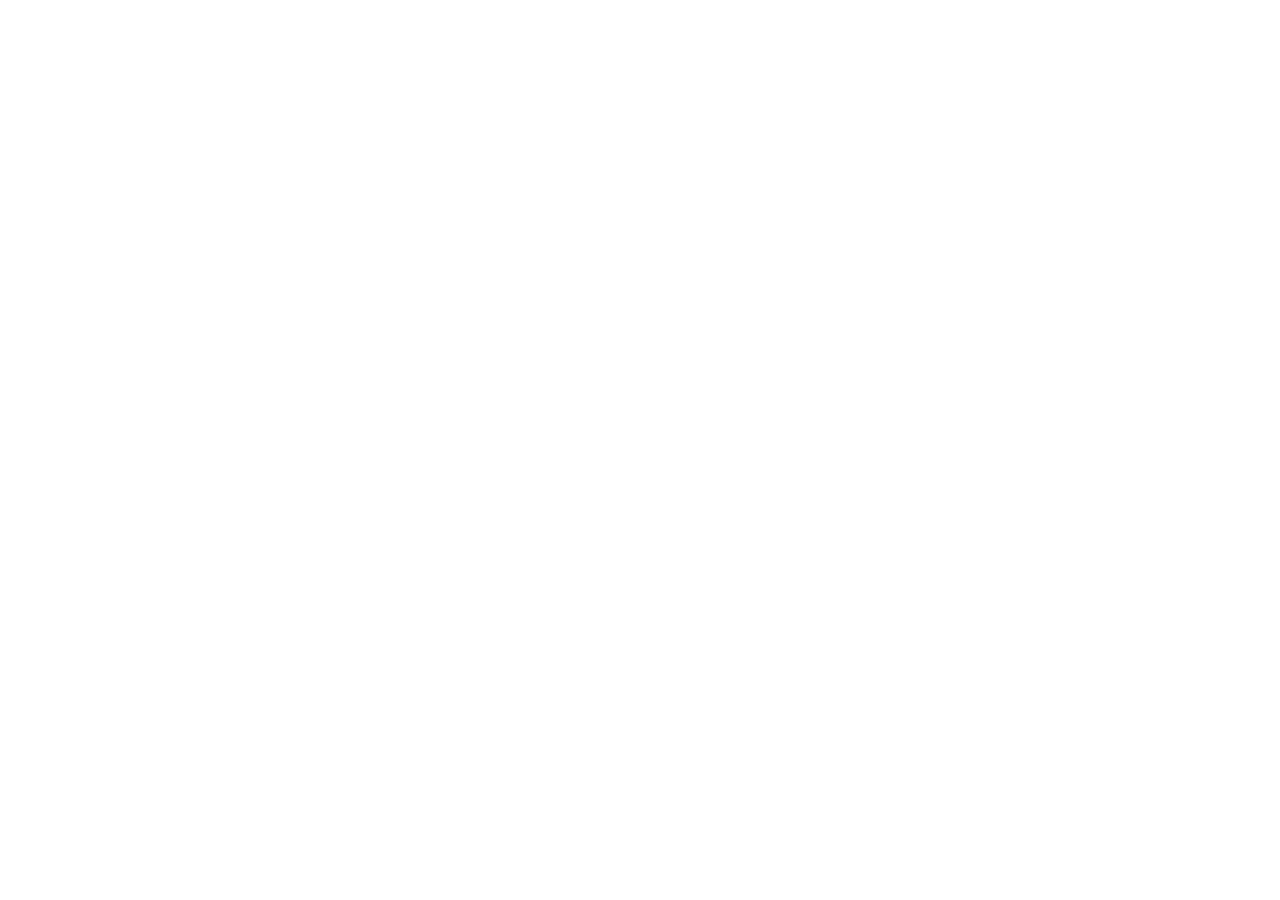
==== index.html @ c0338d8e "commen style rul for html" ====
<!DOCTYPE html>
<html lang="en">
<head>
    <meta charset="UTF-8">
    <meta name="viewport" content="width=device-width, initial-scale=1.0">
    <link href="https://fonts.googleapis.com/css2?family=David+Libre&display=swap" rel="stylesheet">
    <link href="https://fonts.googleapis.com/css2?family=David+Libre&family=Inter&display=swap" rel="stylesheet">
    <link rel="stylesheet" href="assets/css/index.css">
    <link rel="stylesheet" href="assets/css/main.css">
    <title>Document</title>

</head>
<body>
    
</body>
</html>
---- assets/css/main.css ----
* {
    padding: 0;
    margin: 0;
    box-sizing: border-box;
}

:root{
    --h1: 70px ;
    --h2:  60px;
    --h3:  50px;

     
     --p1: 20px;
     --p2: 18px;
     --p3: 16px;
     --p4: 13px;
     --p5: 12px;

     --font-1:'David Libre', serif;
     --font-2:'Inter', sans-serif;
     
    
    --color-orange: #ea6d27;
    --color-dark-gray: #101a24;
    --color-lite-gray:#5c6574;
    --color-white:#ffffff;

}


/*** style rule for h1 to h5 ***/
h1{
    font-size: 70px ;
}
h2{
    font-size: 60px;
}
h3{
    font-size: 50px;
}



/*** style rule for p1 to p3 ***/
.p1{
 font-size: var(--p1);
}
.p2{
    font-size: var(--p2);
   }
.p3{
    font-size: var(--p3);
}
.p4{
    font-size: var(--p4);
}
.p5{
    font-size: var(--p5);
}


/*** style rule for butn-one ***/
.btn-1{
    color: var(--color-white);
    background-color: var(--color-dark-gray);
   
}
.btn-2{
    color: var(--color-white);
    background-color: var(--color-orange);
}



/*** style rule for color ***/

.color-orange{
 color: var(--color-orange);

}
.color-dark-gray{
    color:var(--color-dark-gray) ;
   
}
   
.color-lite-gray{
 color:var(--color-lite-gray) ;

}

.color-white{
    color: var(--color-white);
   
}


/*** style rule for color ***/
.font-1{
    font-family: var(--font-1);
}
.font-2{
    font-family: var(--font-2);
}


/*** style rule for color ***/

/*** style rule for navbar ***/
/*** style rule for fotter ***/



/*** style rule for multimedia ***/
@media (max-width: 1400px) {
    .container{
        max-width: 1200px;
        padding: 0, 20px;
        margin: 0,auto;
    }
 }
@media (max-width: 1200px) {
    .container{
        max-width: 1000px;
        padding: 0, 20px;
    }
 }

@media (max-width: 1024px) {
    .container{
        max-width:800px;
        padding: 0, 20px;
    }
 }

@media (max-width: 768px) {
    .container{
        max-width: 500px;
        padding: 0, 20px;
    }
 }

 @media (max-width: 568px) {
    .container{
        max-width: 300%;
        padding: 0, 20px;
    }
 }
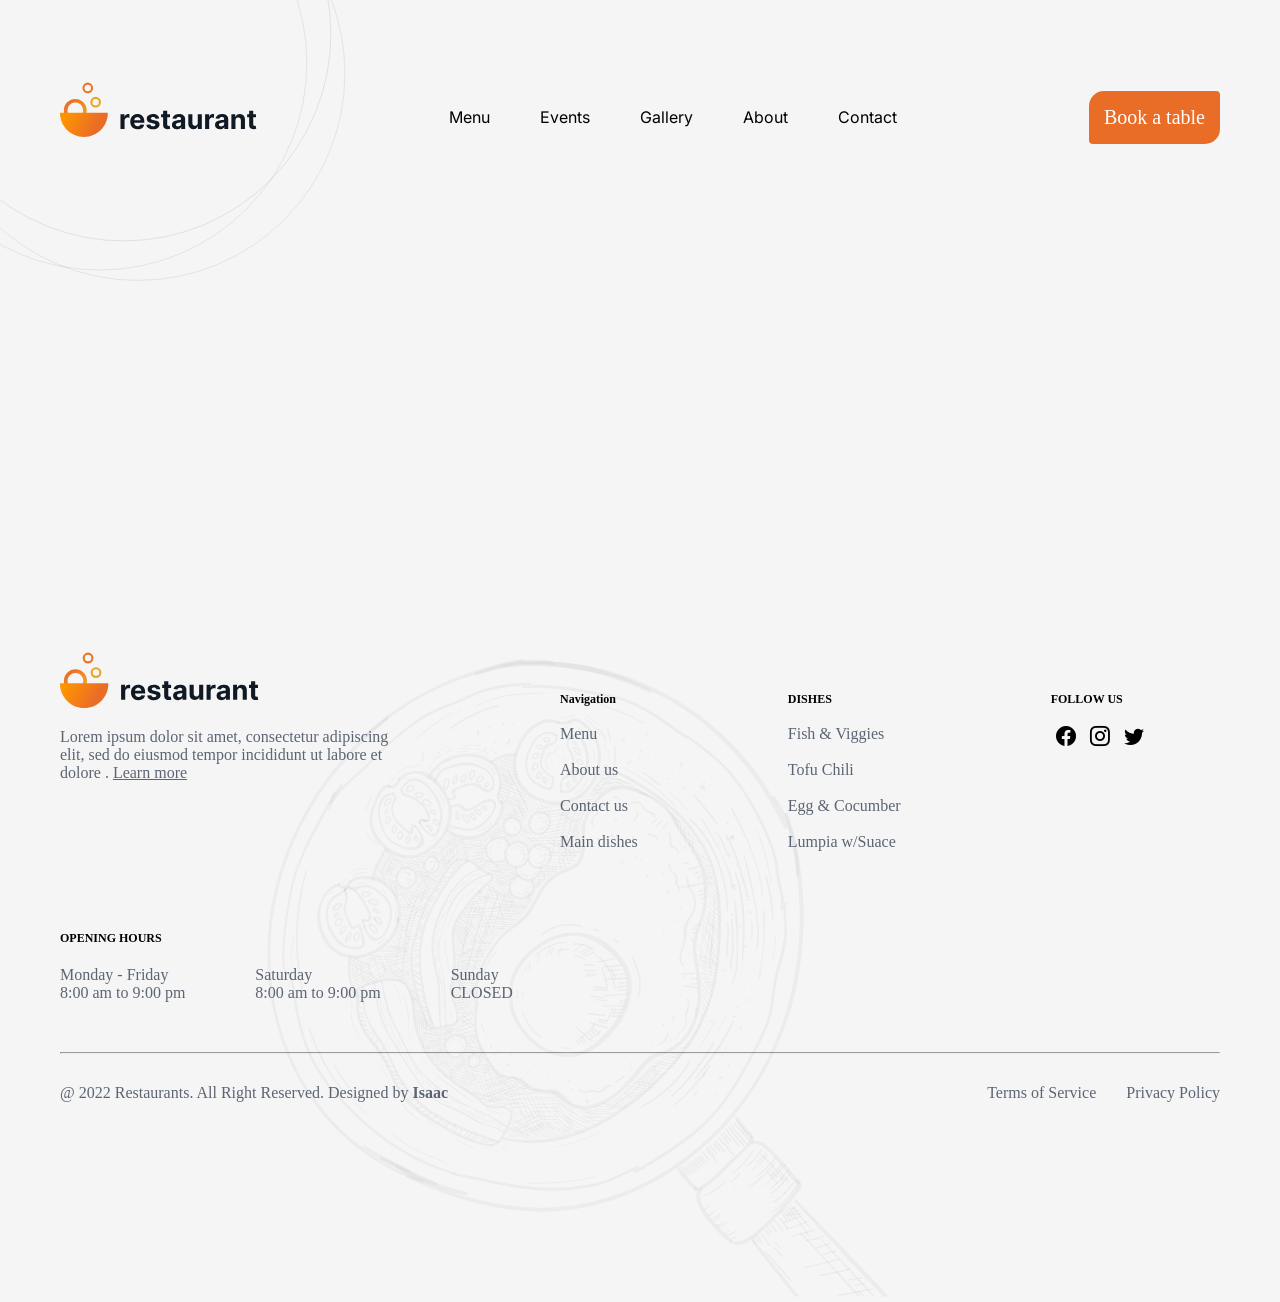
==== commit e9d7309c: "header and footer is complated with  media-query totally responsive" ====
--- a/index.html
+++ b/index.html
@@ -1,16 +1,115 @@
 <!DOCTYPE html>
 <html lang="en">
+
 <head>
     <meta charset="UTF-8">
     <meta name="viewport" content="width=device-width, initial-scale=1.0">
+    <link rel="stylesheet" href="https://cdn.jsdelivr.net/npm/bootstrap-icons@1.11.3/font/bootstrap-icons.min.css">
     <link href="https://fonts.googleapis.com/css2?family=David+Libre&display=swap" rel="stylesheet">
-    <link href="https://fonts.googleapis.com/css2?family=David+Libre&family=Inter&display=swap" rel="stylesheet">
+    <link href="https://fonts.googleapis.com/css2?family=Inter&display=swap" rel="stylesheet">
     <link rel="stylesheet" href="assets/css/index.css">
-    <link rel="stylesheet" href="assets/css/main.css">
+    <link rel="stylesheet" href="assets/css/maain.css">
     <title>Document</title>
 
 </head>
+
 <body>
-    
+
+    <img src="assets/images/other-images/circles.svg" class="ruler">
+    <header>
+        <div class="container">
+            <nav>
+                <img src="assets/images/other-images/logo-main.svg" alt="main-logo" class="responsive-image">
+                <ul class="navbar_menu font-2">
+                    <li><a href="#" class="p3"></a>Menu</li>
+                    <li><a href="#" class="p3"></a>Events </li>
+                    <li><a href="#" class="p3"></a>Gallery</li>
+                    <li><a href="#" class="p3"></a>About</li>
+                    <li><a href="#" class="p3"></a>Contact</li>
+
+                </ul>
+                <a href="#" class="btn-2 p1">Book a table </a>
+                <div class="navbar_icons">
+                    <i class="bi bi-list"></i>
+                    <i class="bi bi-x-lg hide"></i>
+                </div>
+            </nav>
+        </div>
+    </header>
+
+    <main>
+    </main>
+
+    <footer>
+        <div class="container">
+            <img src="assets/images/other-images/futter-pan.svg" class="responsive-image fotter-bgc-img">
+            <div class="footer-data">
+                <div class="footer-contant">
+                    <div class="footer-contant-1">
+                        <img src="assets/images/other-images/logo-main.svg" class="responsive-image ">
+                        <p class="p3 color-lite-gray">Lorem ipsum dolor sit amet, consectetur adipiscing elit, sed do
+                            eiusmod tempor
+                            incididunt ut labore et dolore . <a href="#"><u>Learn more </u></a>
+                        </p>
+
+                    </div>
+
+                    <div class="footer-contant--2">
+                        <p class="p5">Navigation</p>
+                        <p class="p3">Menu</p>
+                        <p class="p3">About us</p>
+                        <p class="p3">Contact us</p>
+                        <p class="p3">Main dishes</p>
+                    </div>
+
+                    <div class="footer-contant--3">
+                        <p class="p5">DISHES</p>
+                        <p class="p3">Fish & Viggies</p>
+                        <p class="p3">Tofu Chili</p>
+                        <p class="p3">Egg & Cocumber</p>
+                        <p class="p3">Lumpia w/Suace</p>
+                    </div>
+
+                    <div class="footer-contant--4">
+                        <p class="p5">FOLLOW US</p>
+                        <div class="img-icon-footer">
+                            <a href="#"><i class="bii bi-facebook"></i></a>
+                            <a href="#"><i class="bii bi-instagram"></i></a>
+                            <a href="#"><i class="bii bi-twitter"></i></a>
+                        </div>
+                    </div>
+                </div>
+                <div class="footer-contant-middel">
+                    <p class="p5 last-child">OPENING HOURS</p>
+                    <div class="lower-upper-pannel">
+                        <div class="lower-pannel--left">
+                            <p class="p3">Monday - Friday</p>
+                            <p class="p3">8:00 am to 9:00 pm</p>
+                        </div>
+                        <div class="lower-pannel--center">
+                            <p class="p3">Saturday</p>
+                            <p class="p3">
+                                8:00 am to 9:00 pm</p>
+                        </div>
+                        <div class="lower-pannel--right">
+                            <p class="p3">Sunday</p>
+                            <p class="p3">CLOSED</p>
+                        </div>
+                    </div>
+                </div>
+                <hr>
+                <div class="lower-last-pannel">
+                    <p class="p3">@ 2022 Restaurants. All Right Reserved. Designed by <b>Isaac</b></p>
+                    <div class="lower-last-pannel-right-side">
+                        <p class="p3">Terms of Service </p>
+                        <p class="p3"> Privacy Policy</p>
+                    </div>
+                </div>
+            </div>
+        </div>
+    </footer>
+
 </body>
+<script src="assets/js/index.js"></script>
+
 </html>
--- a/assets/css/maain.css
+++ b/assets/css/maain.css
@@ -0,0 +1,405 @@
+* {
+    padding: 0;
+    margin: 0;
+    box-sizing: border-box;
+}
+
+:root{
+    --h1: 70px ;
+    --h2:  60px;
+    --h3:  50px;
+
+     
+     --p1: 20px;
+     --p2: 18px;
+     --p3: 16px;
+     --p4: 13px;
+     --p5: 12px;
+
+     --font-1:'David Libre', serif;
+     --font-2:'Inter', sans-serif;
+     
+    
+    --color-orange: #ea6d27;
+    --color-dark-gray: #101a24;
+    --color-lite-gray:#5c6574;
+    --color-white:#ffffff;
+
+    --bgc-color:#F3F4F4;
+
+}
+
+
+/*** style rule for h1 to h5 ***/
+h1{
+    font-size: var(--h1) ;
+}
+h2{
+    font-size: var(--h2);
+}
+h3{
+    font-size: var(--h3);
+}
+
+
+
+/*** style rule for p1 to p3 ***/
+.p1{
+ font-size: var(--p1);
+}
+.p2{
+    font-size: var(--p2);
+    font-weight: 400;
+    font-style: var(--font-1);
+    color: var(--color-lite-gray);
+    
+   }
+.p3{
+    font-size: var(--p3);
+    font-weight: 400;
+    font-style: var(--font-1);
+    color: var(--color-lite-gray);
+}
+.p4{
+    font-size: var(--p4);
+    font-weight: 400;
+    font-style: var(--font-1);
+}
+.p5{
+    font-size: var(--p5);
+    font-weight: 700;
+    font-style: var(--font-1);
+}
+
+
+/*** style rule for butn-one ***/
+.btn-1{
+    color: var(--color-white);
+    background-color: var(--color-dark-gray);
+    padding: 20px;
+
+   
+}
+.btn-2{
+    color: var(--color-white);
+    background-color: var(--color-orange);
+    padding: 15px;
+    border-top-left-radius: 15px; 
+    border-top-right-radius: 4px;
+    border-bottom-left-radius: 4px; 
+    border-bottom-right-radius: 15px; 
+
+      
+}
+
+
+
+/*** style rule for color ***/
+
+.color-orange{
+ color: var(--color-orange);
+
+}
+.color-dark-gray{
+    color:var(--color-dark-gray) ;
+   
+}
+   
+.color-lite-gray{
+ color:var(--color-lite-gray) ;
+
+}
+
+.color-white{
+    color: var(--color-white);
+   
+}
+
+
+/*** style rule for color ***/
+.font-1{
+    font-family: var(--font-1);
+}
+.font-2{
+    font-family: var(--font-2);
+}
+
+/*** style rule for commen class ***/
+body{
+    background-color: whitesmoke;
+}
+.container {
+    max-width: 1400px;
+    margin: auto;
+    padding: 0px 20px;
+ 
+   
+}
+.responsive-image{
+    max-width: 100%;
+    height: auto;
+}
+
+a{
+    text-decoration: none;
+}
+u{
+    color: var(--color-lite-gray);
+}
+body{
+    width: 100%;
+}
+
+/*** style rule for navbar ***/
+nav {
+    display: flex;
+    justify-content: space-between;
+    align-items: center;
+    margin-top: 82px;
+    position: relative; 
+}
+
+ul {
+    display: flex;
+    gap: 50px;
+}
+
+li {
+    list-style: none; 
+    align-items: center; 
+    padding: 10px 0;
+}
+
+nav img {
+    padding-bottom: 15px;
+}
+.navbar_icons i{
+    cursor: pointer;
+    font-size: var(--h3);
+   
+}
+.navbar_icons {
+    display: none;
+}
+.hide{
+    display: none;
+}
+
+/** Image Styling **/
+
+.ruler {
+    position: absolute; 
+    left: 0;          
+    right: 0;         
+    top: 0;
+    width:30%;     
+    height: auto;       /
+}
+
+
+/*** style rule for fotter ***/
+.img-icon-footer .bii{
+    padding:  0 5px;
+    font-size: 20px;
+    color: #000;
+}
+.footer-contant{
+    display: flex;
+    gap: 150px;
+ 
+   
+}
+.footer-contant-1{
+    width: 350px;
+    display: flex;
+    flex-direction: column;
+    gap: 20px 0;
+}
+.footer-contant-1 img{
+    max-width: 200px;
+}
+.footer-contant-middel, .last-child{
+   padding: 20px 0;
+}
+.lower-upper-pannel{
+    display: flex;
+    font-display: row;
+    gap: 70px;
+    padding-bottom: 30px;
+
+}
+.lower-last-pannel{
+    display: flex;
+    justify-content: space-between;
+   padding-top: 30px;
+}
+.lower-last-pannel-right-side{
+    display: flex;
+    flex-direction: row;
+    gap: 30px;
+}
+footer{
+    margin-top: 50vh;
+    padding-top: 50px;
+    padding-bottom: 200px;
+   position: relative;
+   overflow: hidden;
+   
+   
+}
+.fotter-bgc-img {
+        display: block;
+        position: absolute;
+        top: 50%;
+        left: 55%; 
+        transform: translate(-50%, -50%);  
+        width: auto; 
+        height: auto; 
+        max-width: 100%;     
+}
+[class^="footer-contant--"]{
+   display: flex;
+   flex-direction: column;
+   gap: 18px;
+   padding: 40px 0;
+}
+
+
+/*** style rule for multimedia ***/
+@media (max-width: 1400px) {
+    .container{
+        max-width: 1200px;
+        padding: 0, 30px;
+    }
+ }
+
+@media (max-width: 1200px) {
+    .container{
+        max-width: 1000px;
+        padding: 0, 20px;
+    }
+    .footer-contant{
+        display: flex;
+        gap: 100px;
+     
+ }
+}
+@media (max-width: 1024px) {
+    .container{
+        max-width:800px;
+        padding: 0, 20px;
+    }
+
+    /** navbar-media**/
+    .navbar_icons{
+        display: block;
+        padding:  0 50px;
+    }
+    ul,.btn-2{
+        display: none;
+    }
+    .ruler {
+        position: absolute; 
+        left: 0;          
+        right: 0;         
+        top: 0;
+        bottom: 30px;
+        width:50%;     
+        height: auto;       
+    }
+
+    /** foteer-media**/
+    .footer-contant{
+        display: flex;
+        gap: 30px;
+     }
+     .lower-upper-pannel{
+        gap: 30px;
+    }
+
+}
+
+@media (max-width: 768px) {
+    .container{
+        max-width: 600px;
+        padding: 0, 20px;
+    }
+    .ruler {
+        position: absolute; 
+        left: 0;          
+        right: 0;         
+        top: 0;
+        bottom: 30px;
+        width:55%;     
+        height: auto;       
+    }
+    nav img{
+        width: 220px;
+    }
+    .lower-upper-pannel{
+        display: grid;
+        grid-template-columns: repeat(2,1fr);
+    }
+    .footer-contant{
+        display: grid;
+        grid-template-columns: repeat(2,1fr);
+    }
+    .lower-last-pannel{
+        display: grid;
+        grid-template-columns: repeat(1,1fr);
+        gap: 20px;
+    }
+   
+ }
+
+ @media (max-width: 568px) {
+    .container{
+        max-width: 300%;
+        padding: 0, 20px;
+    }
+    .navbar_icons i{
+        cursor: pointer;
+        font-size: 40px;
+        font-weight: 700;
+        padding-left: 10px;
+       
+    }
+    .ruler {
+        position: absolute; 
+        left: 0;          
+        right: 0;         
+        top: 0;
+        bottom: 30px;
+        width:70%;     
+        height: auto;       
+    }
+
+    footer{
+        justify-content: center;
+        align-items: center;
+        text-align: center;
+        
+    }
+    .lower-upper-pannel{
+        display: grid;
+        grid-template-columns: repeat(1,1fr);
+    }
+    .footer-contant{
+        display: grid;
+        grid-template-columns: repeat(1,1fr);
+        justify-items: center;
+       
+    }
+    .footer-contant-1{
+       align-items: center;
+
+    }
+    .lower-last-pannel{
+        display: grid;
+        grid-template-columns: repeat(1,1fr);
+        gap: 20px;
+        justify-items: center;
+    }
+   
+}
+ 
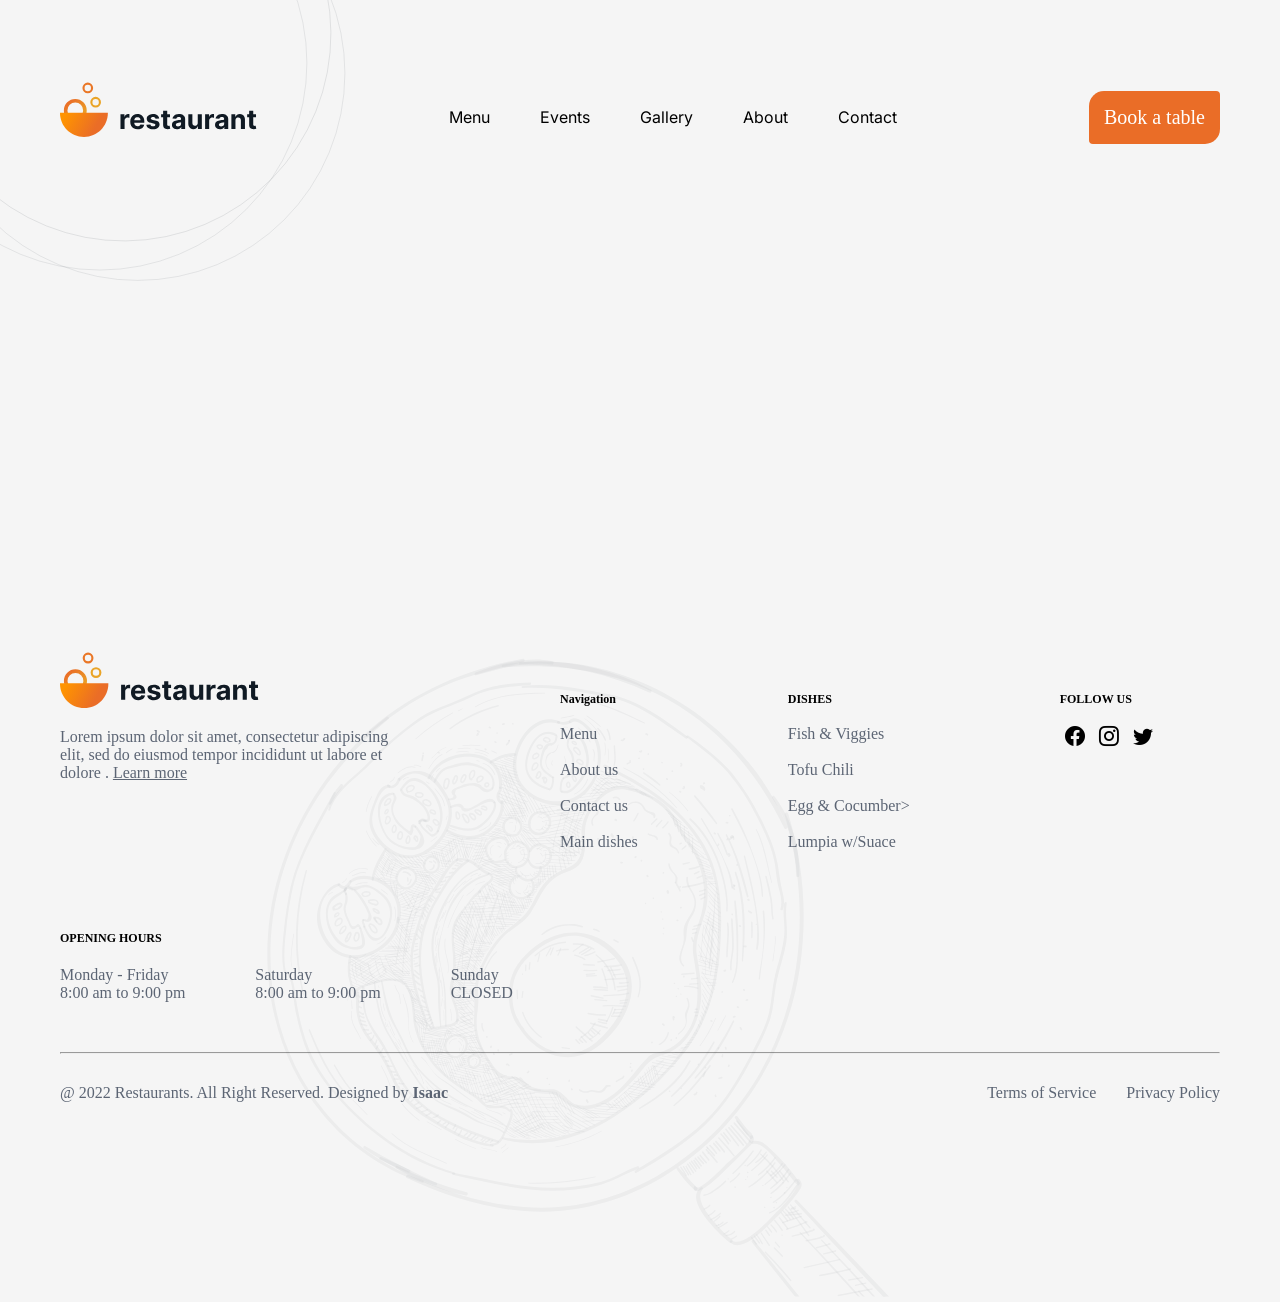
==== commit 7b56c37d: "last changes footer" ====
--- a/index.html
+++ b/index.html
@@ -55,19 +55,19 @@
                     </div>
 
                     <div class="footer-contant--2">
-                        <p class="p5">Navigation</p>
-                        <p class="p3">Menu</p>
-                        <p class="p3">About us</p>
-                        <p class="p3">Contact us</p>
-                        <p class="p3">Main dishes</p>
+                      <p class="p5">Navigation</p> 
+                      <a href="#"class="p3">Menu</a>
+                      <a href="#"class="p3">About us</a>
+                      <a href="#"class="p3">Contact us</a>
+                      <a href="#"class="p3">Main dishes</a>
                     </div>
 
                     <div class="footer-contant--3">
                         <p class="p5">DISHES</p>
-                        <p class="p3">Fish & Viggies</p>
-                        <p class="p3">Tofu Chili</p>
-                        <p class="p3">Egg & Cocumber</p>
-                        <p class="p3">Lumpia w/Suace</p>
+                        <a href="#"class="p3">Fish & Viggies</a>
+                        <a href="#"class="p3">Tofu Chili</a>
+                        <a href="#"class="p3">Egg & Cocumber></a>
+                        <a href="#"class="p3">Lumpia w/Suace</a>
                     </div>
 
                     <div class="footer-contant--4">
@@ -101,8 +101,8 @@
                 <div class="lower-last-pannel">
                     <p class="p3">@ 2022 Restaurants. All Right Reserved. Designed by <b>Isaac</b></p>
                     <div class="lower-last-pannel-right-side">
-                        <p class="p3">Terms of Service </p>
-                        <p class="p3"> Privacy Policy</p>
+                       <a href="#"><p class="p3">Terms of Service </p></a> 
+                       <a href="#"><p class="p3"> Privacy Policy</p></a> 
                     </div>
                 </div>
             </div>
--- a/assets/css/maain.css
+++ b/assets/css/maain.css
@@ -402,4 +402,3 @@
     }
    
 }
- 
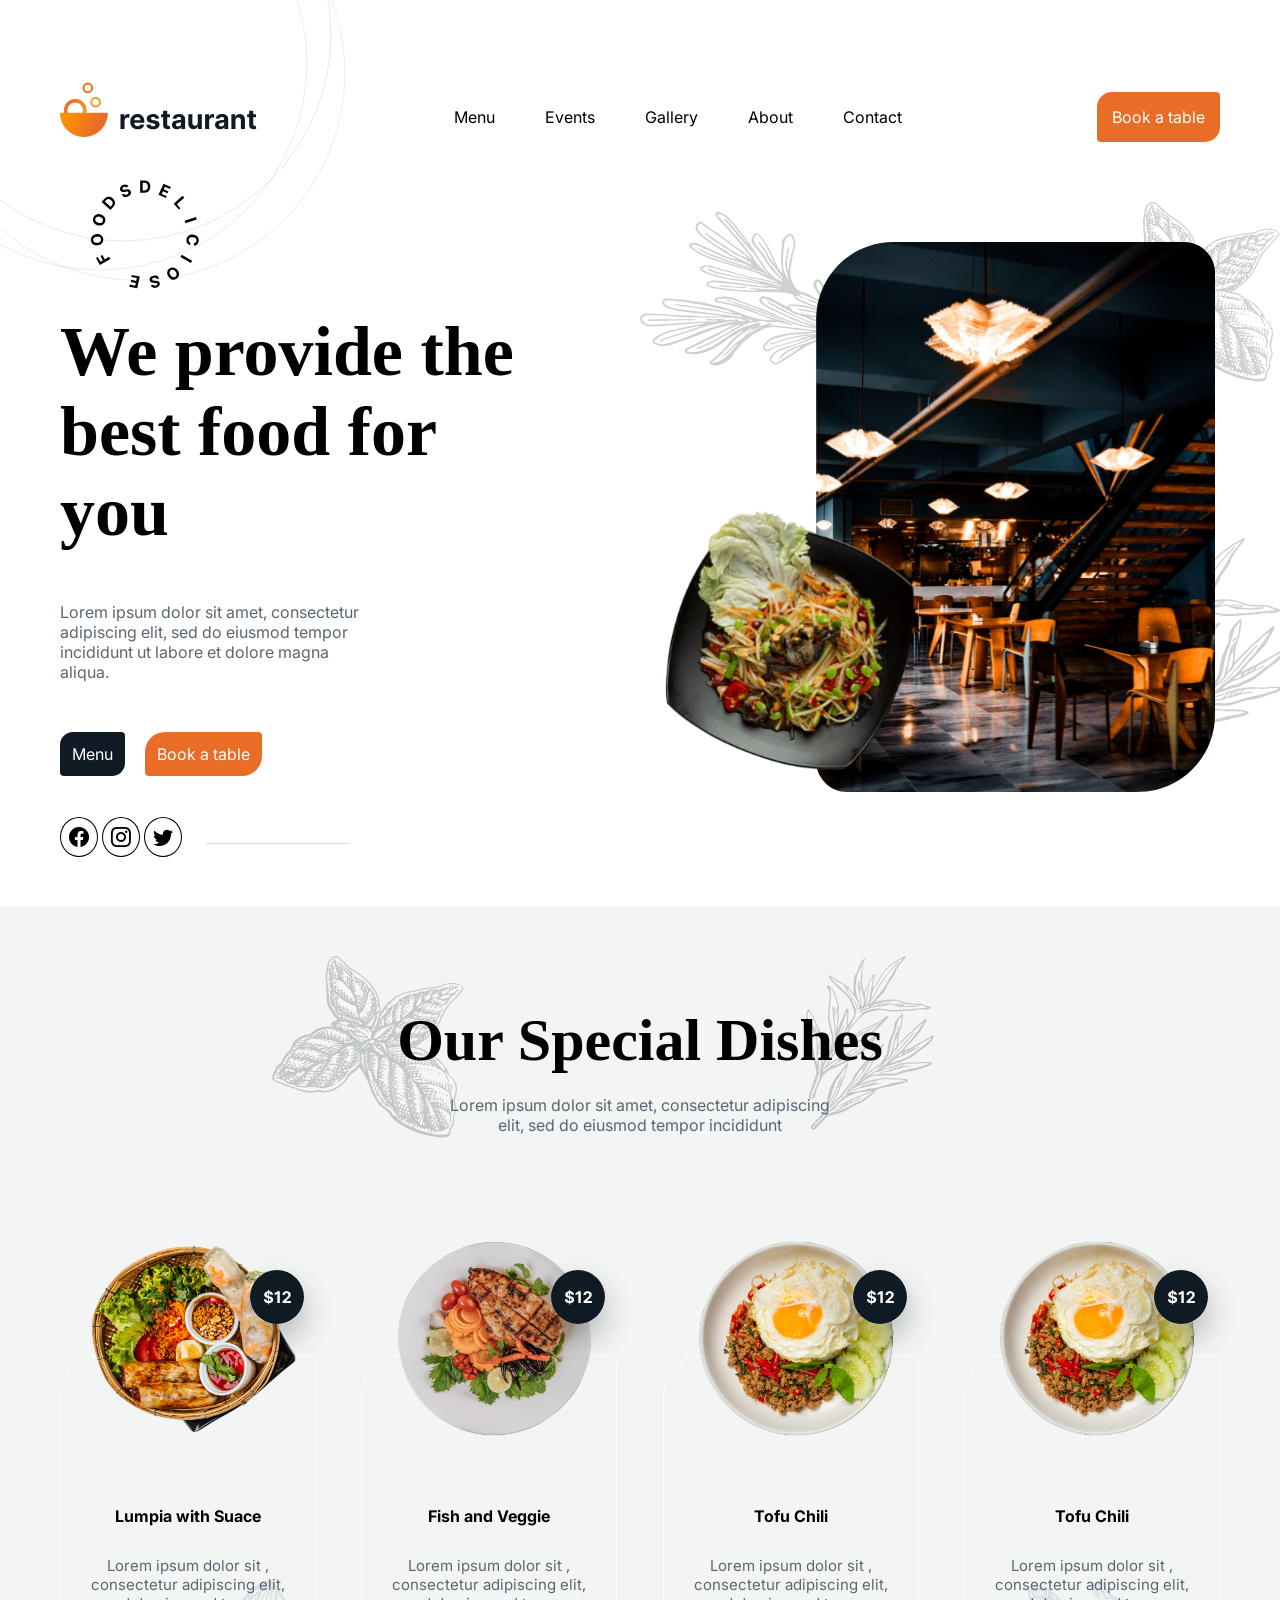
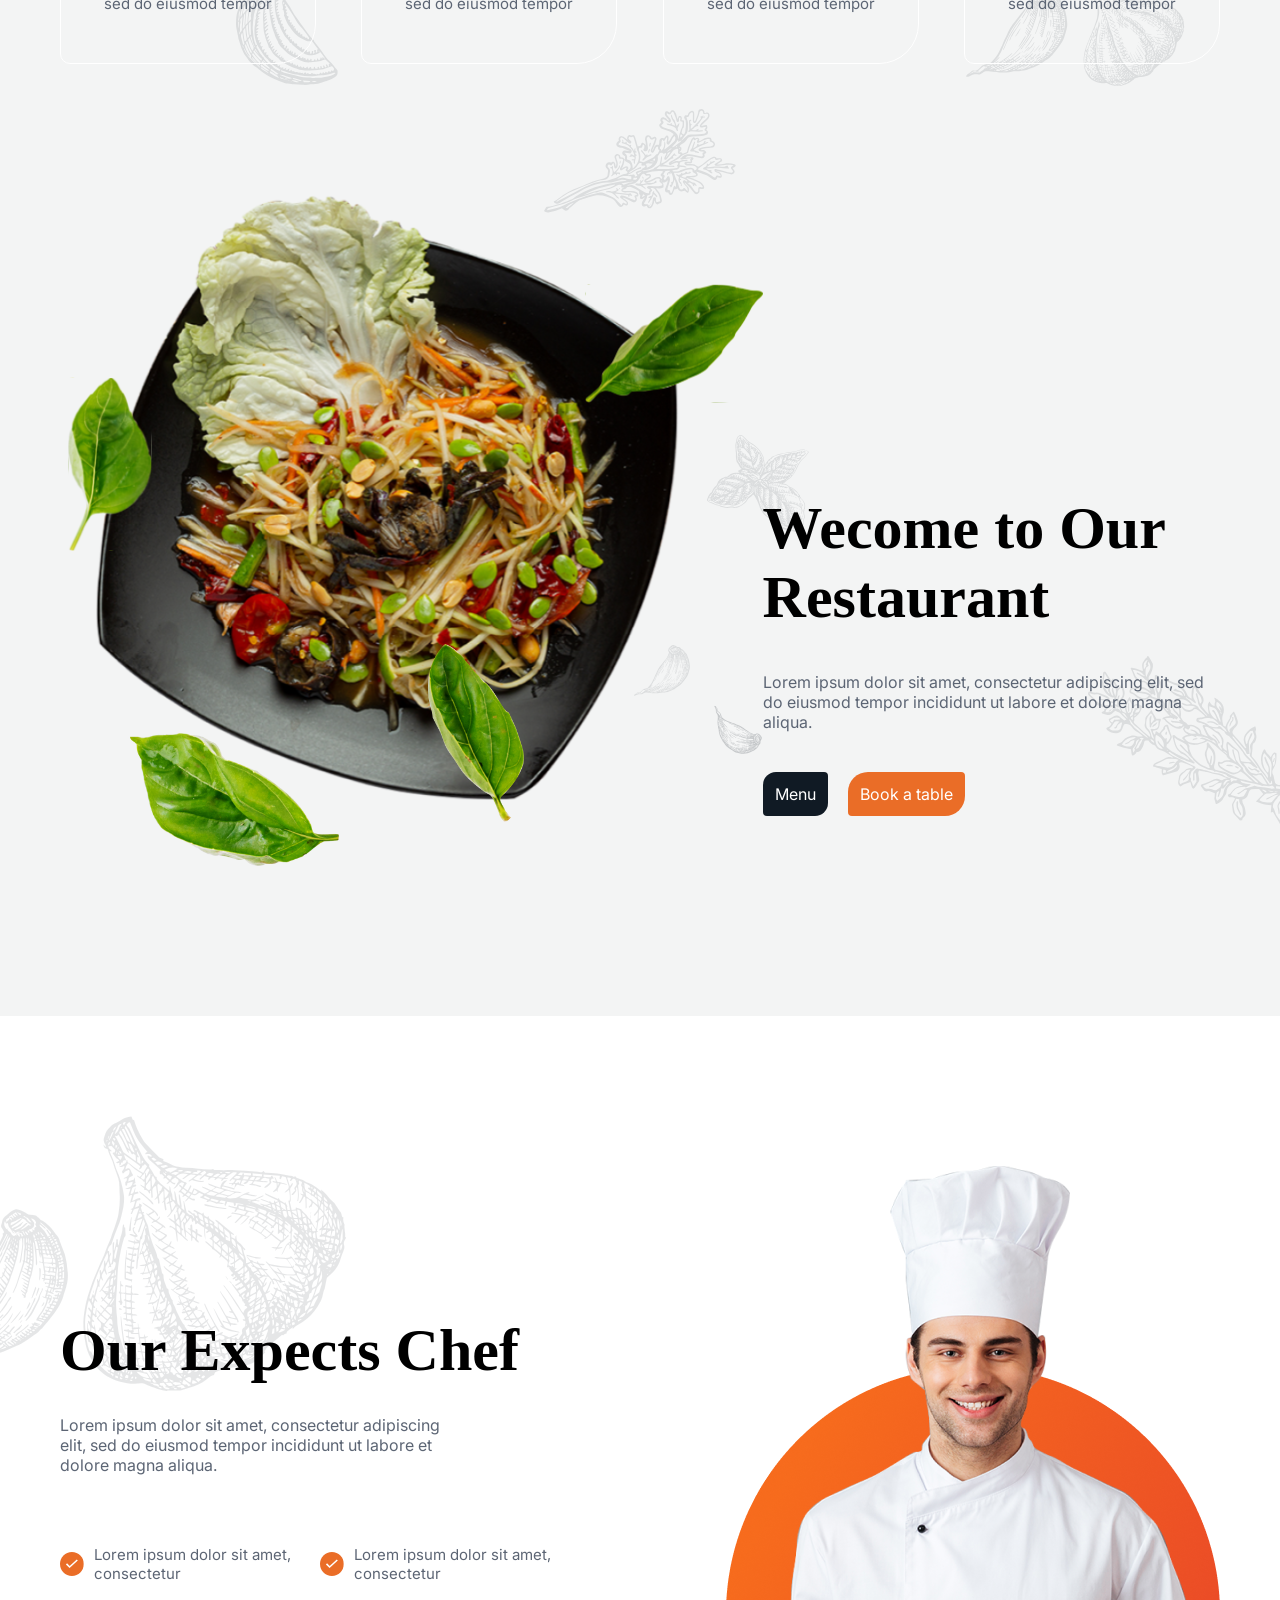
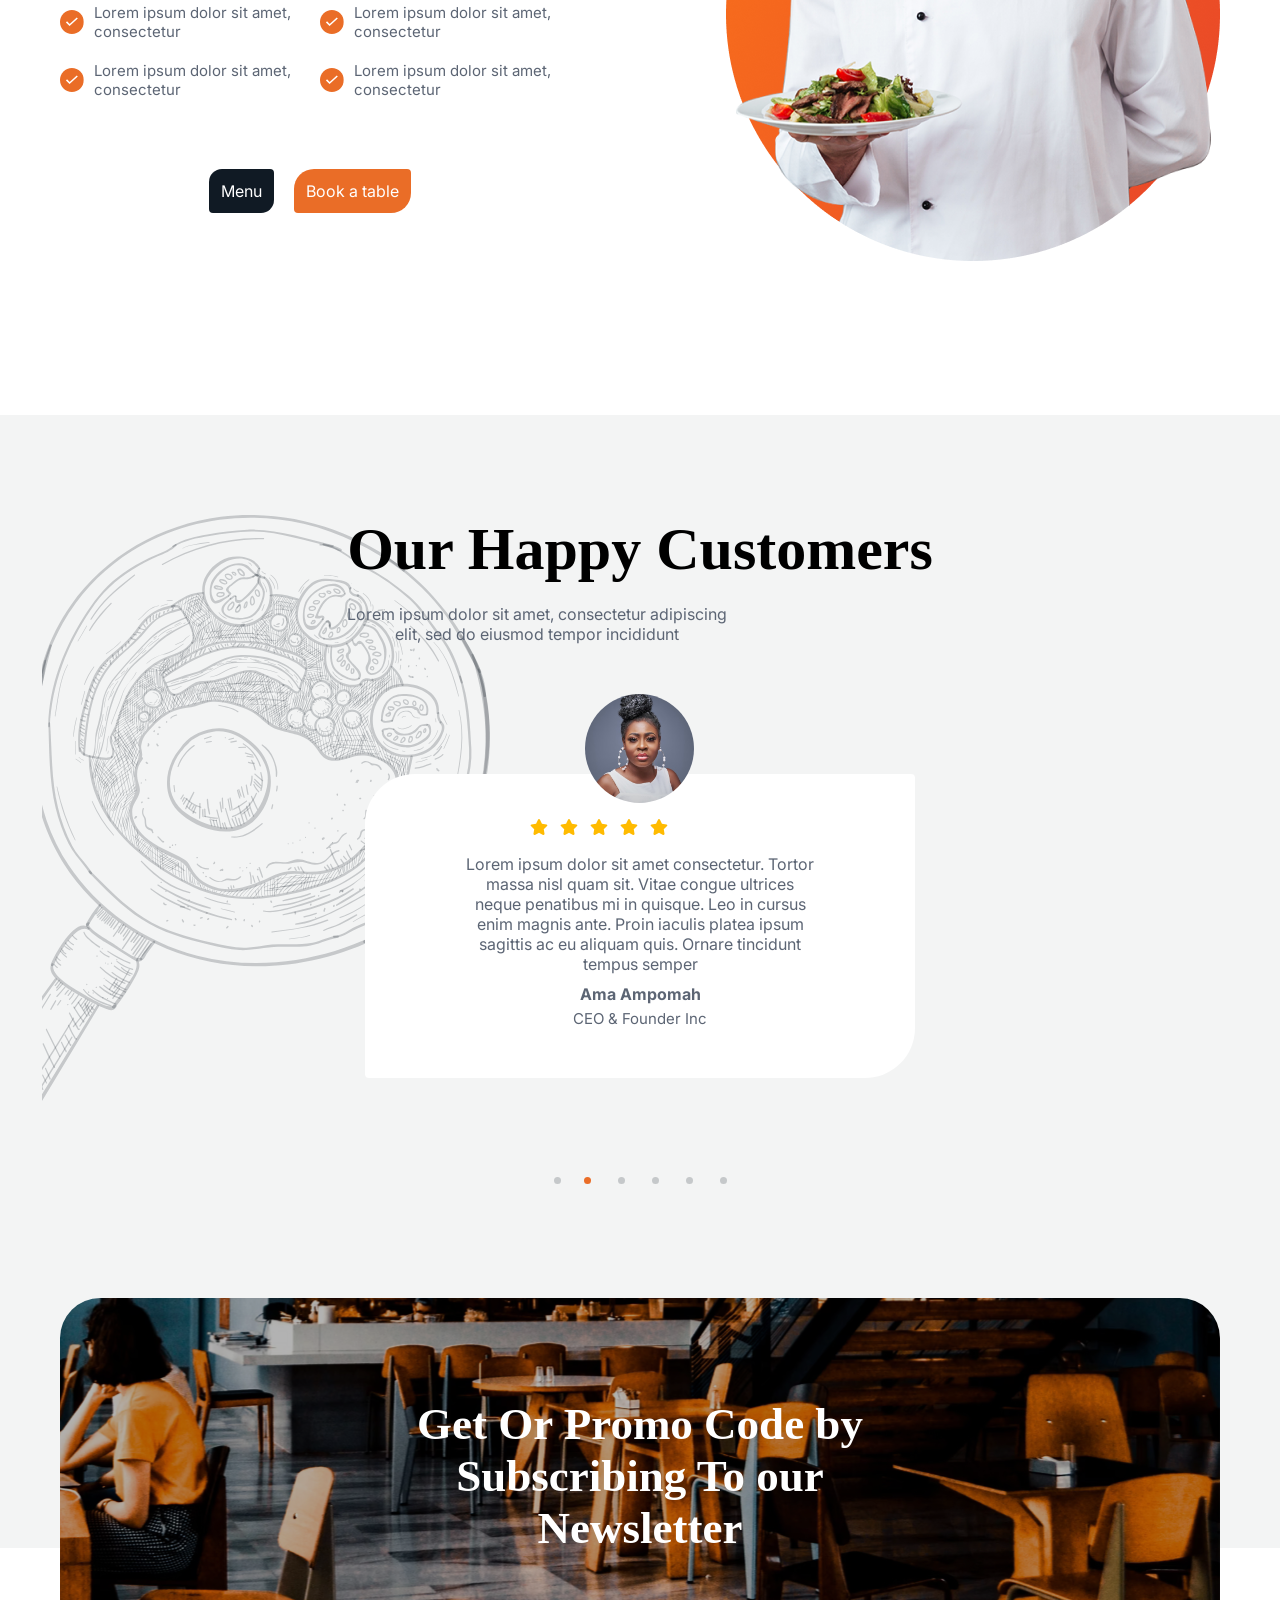
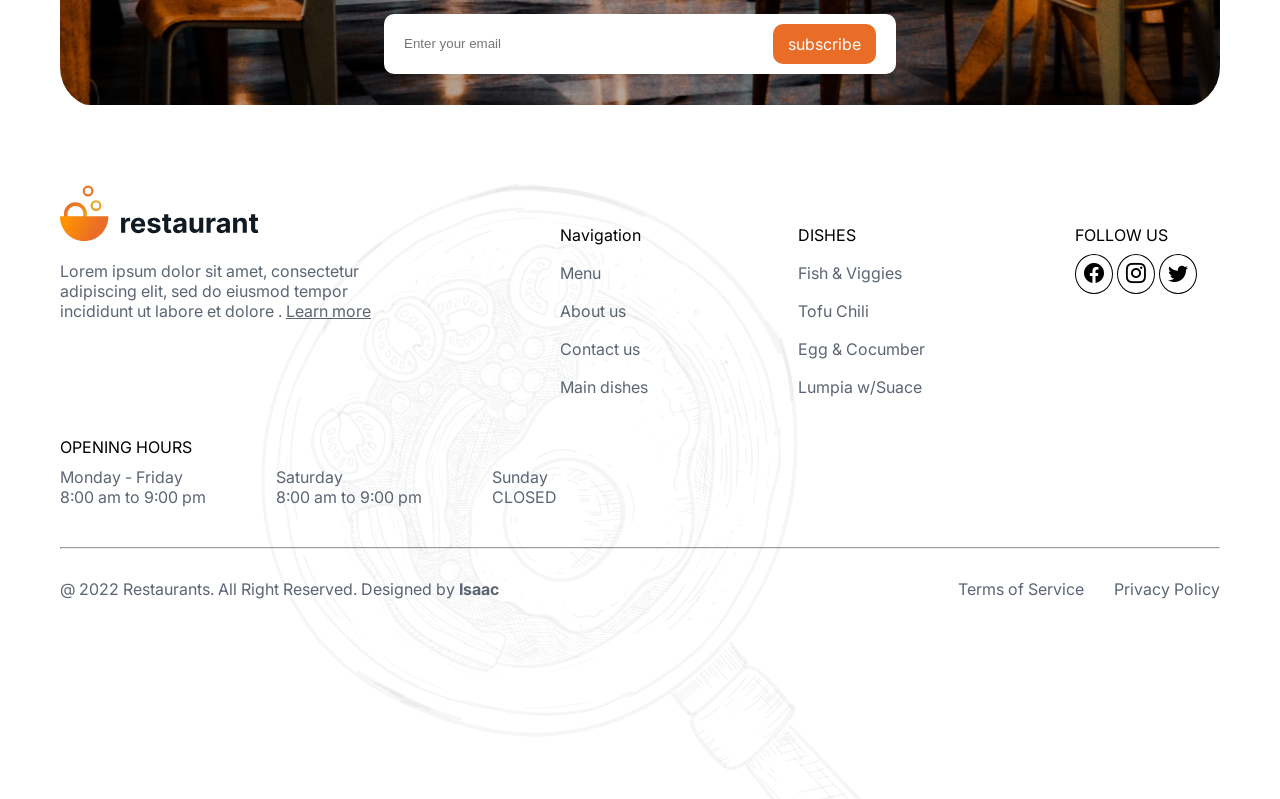
==== commit e939e70d: "all project-completed" ====
--- a/index.html
+++ b/index.html
@@ -7,28 +7,26 @@
     <link rel="stylesheet" href="https://cdn.jsdelivr.net/npm/bootstrap-icons@1.11.3/font/bootstrap-icons.min.css">
     <link href="https://fonts.googleapis.com/css2?family=David+Libre&display=swap" rel="stylesheet">
     <link href="https://fonts.googleapis.com/css2?family=Inter&display=swap" rel="stylesheet">
-    <link rel="stylesheet" href="assets/css/index.css">
-    <link rel="stylesheet" href="assets/css/maain.css">
-    <title>Document</title>
+    <link rel="stylesheet" href="assets/css-files/index.css">
+    <link rel="stylesheet" href="assets/css-files/maain.css">
+    <title>Restaurant-index</title>
 
 </head>
 
 <body>
-
-    <img src="assets/images/other-images/circles.svg" class="ruler">
     <header>
         <div class="container">
             <nav>
-                <img src="assets/images/other-images/logo-main.svg" alt="main-logo" class="responsive-image">
+                <img src="assets/images/other-imagess/logo-main.svg" alt="main-logo" class="responsive-image">
                 <ul class="navbar_menu font-2">
-                    <li><a href="#" class="p3"></a>Menu</li>
-                    <li><a href="#" class="p3"></a>Events </li>
-                    <li><a href="#" class="p3"></a>Gallery</li>
-                    <li><a href="#" class="p3"></a>About</li>
-                    <li><a href="#" class="p3"></a>Contact</li>
+                    <li><a href="#" class="p1"></a>Menu</li>
+                    <li><a href="#" class="p1"></a>Events </li>
+                    <li><a href="#" class="p1"></a>Gallery</li>
+                    <li><a href="#" class="p1"></a>About</li>
+                    <li><a href="#" class="p1"></a>Contact</li>
 
                 </ul>
-                <a href="#" class="btn-2 p1">Book a table </a>
+                <a href="#" class="btn-2 h4">Book a table </a>
                 <div class="navbar_icons">
                     <i class="bi bi-list"></i>
                     <i class="bi bi-x-lg hide"></i>
@@ -37,79 +35,290 @@
         </div>
     </header>
 
+    <div class="body-img">
+        <img src="assets/images/other-imagess/circles.svg" class="ruler">
+        <img src="assets/images/other-imagess/circle-word.svg" class="ruler responsive-image bi-circle">
+    </div>
+
+
+
     <main>
+        <section class="sec-one">
+            <div class="container sec-One">
+                <div class="sectionOne-left-panel">
+                    <h1>We provide the best food for you</h1>
+                    <p class="p1">Lorem ipsum dolor sit amet, consectetur adipiscing elit, sed do eiusmod tempor
+                        incididunt ut labore et dolore magna aliqua.</p>
+                    <div class="sec-one-btn">
+                        <a href="#" class="btn-1">Menu</a>
+                        <a href="#" class="btn-primary">Book a table </a>
+                    </div>
+                    <div class="img-icon-footer">
+                        <a href="#"><i class="bii bi-facebook"></i></a>
+                        <a href="#"><i class="bii bi-instagram"></i></a>
+                        <a href="#"><i class="bii bi-twitter"></i></a>
+                        <img src="assets/images/other-imagess/Line-1.svg" class="Line-1">
+                    </div>
+                </div>
+
+                <div class="sectionOne-right-panel">
+                    <img src="assets/images/other-imagess/sec-1-img.svg" class="responsive-image top-upper-img">
+                    <div class="fir-one"><img src="assets/images/other-imagess/secOne-bgc-1.svg"
+                            class="responsive-image"></div>
+                    <div class="fir-two"><img src="assets/images/other-imagess/secOne-bgc-2.svg"
+                            class="responsive-image"></div>
+                    <div class="fir-three"><img src="assets/images/other-imagess/secOne-bgc-3.svg"
+                            class="responsive-image"></div>
+                </div>
+
+            </div>
+
+        </section>
+        <section class="bgc-section-gray">
+            <div class="container">
+                <section class="sec-2">
+                    <div class="sec-2-upper-panel">
+                        <h2>Our Special Dishes</h2>
+                        <p class="p1">Lorem ipsum dolor sit amet, consectetur adipiscing elit, sed do eiusmod tempor
+                            incididunt </p>
+                    </div>
+                    <div class="sec-2-lower-panel">
+                        <div class="sec-2-lower-pannel-data">
+                            <img src="assets/images/other-imagess/sec-2-img-1.svg" class="responsive-image">
+                            <img src="assets/images/other-imagess/Price-sec-two.svg" class="price-sec">
+                            <div class="sec-2-lower-pannel-data-box">
+                                <h4>Lumpia with Suace</h4>
+                                <p class="p2">Lorem ipsum dolor sit , consectetur adipiscing elit, sed do eiusmod tempor
+                                </p>
+                            </div>
+                        </div>
+                        <div class="sec-2-lower-pannel-data">
+                            <img src="assets/images/other-imagess/sec-2-img-2.svg" class="responsive-image">
+                            <img src="assets/images/other-imagess/Price-sec-two.svg" class="price-sec">
+                            <div class="sec-2-lower-pannel-data-box">
+                                <h4>Fish and Veggie</h4>
+                                <p class="p2">Lorem ipsum dolor sit , consectetur adipiscing elit, sed do eiusmod tempor
+                                </p>
+                            </div>
+                        </div>
+                        <div class="sec-2-lower-pannel-data">
+                            <img src="assets/images/other-imagess/sec-2-img-4.svg" class="responsive-image">
+                            <img src="assets/images/other-imagess/Price-sec-two.svg" class="price-sec">
+                            <div class="sec-2-lower-pannel-data-box">
+                                <h4>Tofu Chili</h4>
+                                <p class="p2">Lorem ipsum dolor sit , consectetur adipiscing elit, sed do eiusmod tempor
+                                </p>
+                            </div>
+                        </div>
+                        <div class="sec-2-lower-pannel-data ">
+                            <img src="assets/images/other-imagess/sec-2-img-4.svg" class="responsive-image $12">
+                            <img src="assets/images/other-imagess/Price-sec-two.svg" class="price-sec">
+                            <div class="sec-2-lower-pannel-data-box">
+                                <h4>Tofu Chili</h4>
+                                <p class="p2">Lorem ipsum dolor sit , consectetur adipiscing elit, sed do eiusmod tempor
+                                </p>
+                            </div>
+                        </div>
+                    </div>
+                </section>
+                <section class="sec-3 flex">
+                    <div class="sec-3-image-portion">
+                        <img src="assets/images/other-imagess/sec-3-imgone.svg" class="sec-3one responsive-image">
+                        <img src="assets/images/other-imagess/sec-3-img-2.svg" class="sec-3two responsive-image">
+                    </div>
+                    <div class="sec-3-contant-portion">
+                        <h2>Wecome to Our Restaurant</h2>
+                        <p class="p1">Lorem ipsum dolor sit amet, consectetur adipiscing elit, sed do eiusmod tempor
+                            incididunt ut labore et dolore magna aliqua.</p>
+                        <div class="sec-one-btn sec-3-btn">
+                            <a href="#" class="btn-1">Menu</a>
+                            <a href="#" class="btn-primary">Book a table </a>
+                        </div>
+                    </div>
+                </section>
+            </div>
+
+        </section>
+        <section class="section-white-bgc">
+            <div class="container">
+                <div class="sec-4 flex">
+                    <div class="sec-4-left-panel">
+                        <div class="sex-4-left-up-pannel">
+                            <h2>Our Expects Chef</h2>
+                            <p class="p1">Lorem ipsum dolor sit amet, consectetur adipiscing elit, sed do eiusmod tempor
+                                incididunt ut labore et dolore magna aliqua.</p>
+                        </div>
+                        <div class="sex-4-left-cen-pannel">
+                            <div class="sec-4-data-center">
+                                <img src="assets/images/other-imagess/check-sec-4.svg" class="responsive-image">
+                                <p class="p2">Lorem ipsum dolor sit amet, consectetur </p>
+                            </div>
+
+                            <div class="sec-4-data-center">
+                                <img src="assets/images/other-imagess/check-sec-4.svg" class="responsive-image">
+                                <p class="p2">Lorem ipsum dolor sit amet, consectetur </p>
+                            </div>
+
+                            <div class="sec-4-data-center">
+                                <img src="assets/images/other-imagess/check-sec-4.svg" class="responsive-image">
+                                <p class="p2">Lorem ipsum dolor sit amet, consectetur </p>
+                            </div>
+
+                            <div class="sec-4-data-center">
+                                <img src="assets/images/other-imagess/check-sec-4.svg" class="responsive-image">
+                                <p class="p2">Lorem ipsum dolor sit amet, consectetur </p>
+                            </div>
+
+                            <div class="sec-4-data-center">
+                                <img src="assets/images/other-imagess/check-sec-4.svg" class="responsive-image">
+                                <p class="p2">Lorem ipsum dolor sit amet, consectetur </p>
+                            </div>
+
+                            <div class="sec-4-data-center">
+                                <img src="assets/images/other-imagess/check-sec-4.svg" class="responsive-image">
+                                <p class="p2">Lorem ipsum dolor sit amet, consectetur </p>
+                            </div>
+                        </div>
+                        <div class="sec-one-btn sec-4-btn">
+                            <a href="#" class="btn-1">Menu</a>
+                            <a href="#" class="btn-primary">Book a table </a>
+                        </div>
+                    </div>
+
+                    <div class="sec-4-right-panel">
+                        <img src="assets/images/other-imagess/chef-sec-4.svg" class="responsive-image">
+                    </div>
+                </div>
+            </div>
+
+        </section>
+
+        <section class="bgc-section-gray-2">
+                <div class="ccontainer">
+                    <div class="sec-5">
+                        <div class="sec-5-upper-paanel">
+                            <h2>Our Happy Customers</h2>
+                            <p class="p1">Lorem ipsum dolor sit amet, consectetur adipiscing elit, sed do eiusmod tempor
+                                incididunt </p>
+                        </div>
+                        <div class="sec-5-lower-paanel">
+                            <div class="sec-5-lower-paanel-img">
+                                <img src="assets/images/other-imagess/mask-lady-sec-5.svg" alt=""
+                                    class="sec-5-one responsive-image">
+                                <img src="assets/images/other-imagess/Stars-sec-5.svg" alt=""
+                                    class="sec-5-two responsive-image">
+                            </div>
+                            <div class="sec-5-lower-paanel-data">
+                                <p class="p1">Lorem ipsum dolor sit amet consectetur. Tortor massa nisl quam sit. Vitae
+                                    congue ultrices neque penatibus mi in quisque. Leo in cursus enim magnis ante. Proin
+                                    iaculis platea ipsum sagittis ac eu aliquam quis. Ornare tincidunt tempus semper
+                                </p>
+                                <div class="pera-sec-5">
+                                    <p class="p1 dark-sec-5">Ama Ampomah</p>
+                                    <p class="p2">CEO & Founder Inc</p>
+                                </div>
+
+                            </div>
+
+                        </div>
+                        <div class="sec-5-lower-paanel-img">
+                            <img src="assets/images/other-imagess/dooots.svg" id="doooots">
+                        </div>
+
+                    </div>
+                </div>
+
+        </section>
+
     </main>
 
     <footer>
-        <div class="container">
-            <img src="assets/images/other-images/futter-pan.svg" class="responsive-image fotter-bgc-img">
-            <div class="footer-data">
-                <div class="footer-contant">
-                    <div class="footer-contant-1">
-                        <img src="assets/images/other-images/logo-main.svg" class="responsive-image ">
-                        <p class="p3 color-lite-gray">Lorem ipsum dolor sit amet, consectetur adipiscing elit, sed do
-                            eiusmod tempor
-                            incididunt ut labore et dolore . <a href="#"><u>Learn more </u></a>
-                        </p>
-
-                    </div>
-
-                    <div class="footer-contant--2">
-                      <p class="p5">Navigation</p> 
-                      <a href="#"class="p3">Menu</a>
-                      <a href="#"class="p3">About us</a>
-                      <a href="#"class="p3">Contact us</a>
-                      <a href="#"class="p3">Main dishes</a>
-                    </div>
-
-                    <div class="footer-contant--3">
-                        <p class="p5">DISHES</p>
-                        <a href="#"class="p3">Fish & Viggies</a>
-                        <a href="#"class="p3">Tofu Chili</a>
-                        <a href="#"class="p3">Egg & Cocumber></a>
-                        <a href="#"class="p3">Lumpia w/Suace</a>
-                    </div>
-
-                    <div class="footer-contant--4">
-                        <p class="p5">FOLLOW US</p>
-                        <div class="img-icon-footer">
-                            <a href="#"><i class="bii bi-facebook"></i></a>
-                            <a href="#"><i class="bii bi-instagram"></i></a>
-                            <a href="#"><i class="bii bi-twitter"></i></a>
-                        </div>
-                    </div>
-                </div>
-                <div class="footer-contant-middel">
-                    <p class="p5 last-child">OPENING HOURS</p>
-                    <div class="lower-upper-pannel">
-                        <div class="lower-pannel--left">
-                            <p class="p3">Monday - Friday</p>
-                            <p class="p3">8:00 am to 9:00 pm</p>
-                        </div>
-                        <div class="lower-pannel--center">
-                            <p class="p3">Saturday</p>
-                            <p class="p3">
-                                8:00 am to 9:00 pm</p>
-                        </div>
-                        <div class="lower-pannel--right">
-                            <p class="p3">Sunday</p>
-                            <p class="p3">CLOSED</p>
-                        </div>
-                    </div>
-                </div>
-                <hr>
-                <div class="lower-last-pannel">
-                    <p class="p3">@ 2022 Restaurants. All Right Reserved. Designed by <b>Isaac</b></p>
-                    <div class="lower-last-pannel-right-side">
-                       <a href="#"><p class="p3">Terms of Service </p></a> 
-                       <a href="#"><p class="p3"> Privacy Policy</p></a> 
+        <div class="bgc-gray-footer">
+            <div class="container">
+                <div class="fotter-head">
+                    <div class="fotter-head-contant">
+                        <h3>Get Or Promo Code by
+                            Subscribing To our Newsletter</h3>
+                        <div class="email-sec">
+                            <input type="email" placeholder="Enter your email">
+                            <a href="#" class="footer-btn "> subscribe</a>
+                        </div>
+                    </div>
+                </div>
+            </div>
+            <div class="container">
+                <div class="footer-bootom">
+                    <img src="assets/images/other-imagess/futter-pan.svg" class="responsive-image fotter-bgc-img">
+                    <div class="footer-assets-restaurant">
+                        <div class="footer-contant">
+                            <div class="footer-contant-1">
+                                <img src="assets/images/other-imagess/logo-main.svg" class="responsive-image ">
+                                <p class="p1 color-lite-gray">Lorem ipsum dolor sit amet, consectetur adipiscing elit,
+                                    sed
+                                    do
+                                    eiusmod tempor
+                                    incididunt ut labore et dolore . <a href="#"><u>Learn more </u></a>
+                                </p>
+
+                            </div>
+
+                            <div class="footer-contant--2">
+                                <p class="p4">Navigation</p>
+                                <a href="#" class="p1">Menu</a>
+                                <a href="#" class="p1">About us</a>
+                                <a href="#" class="p1">Contact us</a>
+                                <a href="#" class="p1">Main dishes</a>
+                            </div>
+
+                            <div class="footer-contant--3">
+                                <p class="p4">DISHES</p>
+                                <a href="#" class="p1">Fish & Viggies</a>
+                                <a href="#" class="p1">Tofu Chili</a>
+                                <a href="#" class="p1">Egg & Cocumber</a>
+                                <a href="#" class="p1">Lumpia w/Suace</a>
+                            </div>
+
+                            <div class="footer-contant--4">
+                                <p class="p4">FOLLOW US</p>
+                                <div class="img-icon-footer">
+                                    <a href="#"><i class="bii bi-facebook"></i></a>
+                                    <a href="#"><i class="bii bi-instagram"></i></a>
+                                    <a href="#"><i class="bii bi-twitter"></i></a>
+                                </div>
+                            </div>
+                        </div>
+                        <div class="footer-contant-middel">
+                            <p class="p4 last-child">OPENING HOURS</p>
+                            <div class="lower-upper-pannel">
+                                <div class="lower-pannel--left">
+                                    <p class="p1">Monday - Friday</p>
+                                    <p class="p1">8:00 am to 9:00 pm</p>
+                                </div>
+                                <div class="lower-pannel--center">
+                                    <p class="p1">Saturday</p>
+                                    <p class="p1">
+                                        8:00 am to 9:00 pm</p>
+                                </div>
+                                <div class="lower-pannel--right">
+                                    <p class="p1">Sunday</p>
+                                    <p class="p1">CLOSED</p>
+                                </div>
+                            </div>
+                        </div>
+                        <hr>
+                        <div class="lower-last-pannel">
+                            <p class="p1">@ 2022 Restaurants. All Right Reserved. Designed by <b>Isaac</b></p>
+                            <div class="lower-last-pannel-right-side">
+                                <a href="#" class="p1"> Terms of Service</a>
+                                <a href="#" class="p1"> Privacy Policy</a>
+                            </div>
+                        </div>
                     </div>
                 </div>
             </div>
         </div>
     </footer>
-
 </body>
-<script src="assets/js/index.js"></script>
+<script src="assets/jss/index.js"></script>
 
 </html>
--- a/assets/css-files/index.css
+++ b/assets/css-files/index.css
@@ -0,0 +1,328 @@
+/** style rule for section-one**/
+.sec-One{
+    display: flex;
+    justify-content: space-between;
+   position: relative;
+   padding-left: 10px;
+}
+.sectionOne-left-panel{
+    display: flex;
+    flex-direction: column;
+    gap: 50px;
+    margin-top: 160px;
+    position: relative;
+}
+.Line-1{
+    padding-left: 20px;
+}
+.sectionOne-right-panel{
+    padding: 40px 10px;
+    margin: 20px 0;
+    margin-top: 50px;
+    position: relative;
+    padding-right: 5px;
+    
+}
+.sectionOne-left-panel h1{
+    width: 500px;
+}
+.sectionOne-left-panel .p1{
+    width: 300px;
+}
+.top-upper-img{
+ position: relative;
+ z-index: 2;
+ max-height: 550px;
+}
+
+.fir-one,.fir-two ,.fir-three{
+    position: absolute;
+    z-index: 1;
+}
+.fir-one{
+    top: 10px;
+   right: 150px;
+ 
+}
+.fir-two{
+    top: 0;
+    width: 190px;
+   left: 450px;
+}
+.fir-three{
+    left: 465px;
+    bottom: 50px;
+    width: 180px;
+}
+
+
+/** style rule for  bgc sec-2 and thir **/
+
+.bgc-section-gray{
+    background-color: #F3F4F4;
+    margin-top: 50px;
+    padding: 100px 0;
+    padding-bottom: 200px;
+    max-width:100%;
+
+    background-image:
+      url(/assets/images/other-imagess/secOne-bgc-2.svg),
+      url(/assets/images/other-imagess/secOne-bgc-3.svg),
+      url(/assets/images/other-imagess/sec-bgc-3.svg) ,
+      url(/assets/images/other-imagess/sec-bgc-4.svg),
+      url(/assets/images/other-imagess/sec-bgc-5.svg),
+      url(/assets/images/other-imagess/sec-bgc-6.svg),
+      url(/assets/images/other-imagess/sec-bgc-7.svg),
+      url(/assets/images/other-imagess/sec-bgc-8.svg),
+      url(/assets/images/other-imagess/sec-bgc-9.svg)
+      ; 
+      
+      
+
+    background-position: 
+                   25% 50px,
+                  70%  50PX,
+                  20% 42%,
+                  50% 50%,
+                  82% 42%,
+                  92% 42%,
+                  60% 70%,
+                  55% 85%,
+                  100% 88%
+                  ;  
+
+
+
+    background-size:
+                    15%,
+                    10%,
+                    8%,
+                    15%,
+                    8%,
+                    8%,
+                    8%,
+                    10%
+                    10%
+                    ;
+
+
+
+    background-repeat: no-repeat; 
+    max-width: 100%;
+    height: auto;
+    
+}
+
+
+/** style rule for sec-2 **/
+
+.sec-2-upper-panel{
+    display: flex;
+    flex-direction: column;
+    gap: 20px;
+    text-align: center;
+    margin-bottom: 100px;
+    align-items: center;
+
+
+}
+.sec-2-upper-panel .p1{
+   width: 380px; 
+}
+.sec-2-lower-panel{
+    display: flex;
+    justify-content: space-between;
+}
+.sec-2-lower-pannel-data-box{
+    max-width: 256px;
+    height: 309px;
+    border: 1px solid white;
+    text-align: center;
+    padding-top: 100px;
+    padding-left: 20px;
+    padding-right: 20px;
+    border-top-left-radius: 40px; 
+    border-top-right-radius: 10px;
+    border-bottom-left-radius: 10px; 
+    border-bottom-right-radius: 40px; 
+}
+
+.sec-2-lower-pannel-data-box:hover{
+    background-color: #fff;
+}
+.sec-2-lower-pannel-data-box h4{
+    padding-top: 50px;
+}
+.sec-2-lower-pannel-data-box .p2{
+  padding-top: 30px;
+}
+.sec-2-lower-pannel-data img{
+    position: absolute;
+    z-index: 1;
+   padding-left: 30px;
+}
+.sec-2-lower-pannel-data .sec-2-lower-pannel-data-box{
+    position: relative;
+    z-index: 0;
+    top: 120px;
+}
+.sec-2-lower-pannel-data .price-sec {
+    position: absolute;
+    z-index: 2;  
+    padding-left: 160px;
+    padding-top: 20px;
+}
+
+
+/** sec-3 style**/
+.sec-3 {
+    margin-top: 250px;
+    
+}
+.sec-3-contant-portion{
+    padding-top: 300px;
+    display: flex;
+    flex-direction: column;
+    gap: 40px;
+    width: 500px;
+}
+.sec-3-image-portion{
+    position: relative;
+}
+.sec-3one{
+    position: relative;
+    z-index: 0;
+}
+.sec-3two {
+    position: absolute;
+    z-index: 1;
+    top: 450px;
+    left: 70px;
+}
+
+
+
+
+/** style rule for sec-4**/
+
+.section-white-bgc{
+    padding-bottom: 150px;
+    background-image: url(/assets/images/other-imagess/sec-4-img-bgg.svg);
+    background-repeat: no-repeat;   
+    background-position: 0% 100px;  
+    background-size: 27%;
+    max-width: 100%;
+    height: auto;
+}
+.sec-4-left-panel{
+    display: flex;
+    flex-direction: column;
+    gap: 70px;
+}
+
+.sex-4-left-up-pannel .p1{
+    max-width: 380px;
+    padding-top: 30px;
+}
+.sec-4-data-center{
+    display: flex;
+    gap: 10px;
+
+}
+.sex-4-left-cen-pannel{
+ display: grid;
+ grid-template-columns: repeat(2,1fr);
+ width: 500px;
+ gap: 20px;
+}
+.sec-4-btn{
+    align-self: center;
+}
+.sec-4-left-panel{
+    padding-top: 300px;
+}
+.sec-4-right-panel{
+    padding-top: 150px;
+}
+
+
+/** style rule for section-5 **/
+.bgc-section-gray-2{
+    background-color: #F3F4F4;
+    max-width: 100%;
+    padding: 100px 0;
+    padding-bottom: 150px;
+    margin: 0 auto;
+    background-image: url(/assets/images/other-imagess/bgi-sec-5.svg);
+    background-repeat: no-repeat;   
+    background-position: 5% 100px;  
+    background-size: 35%;
+    max-width: 100%;
+    height: auto;
+   
+}
+.sec-5-upper-paanel{
+    text-align: center;
+   justify-items:center;
+}
+.sec-5-upper-paanel .p1{
+    width: 380px;
+    text-align: center;
+    padding-top: 20px;
+
+}
+.sec-5-lower-paanel{
+    display: flex;
+    flex-direction: column;
+    gap: 30px;
+    margin-top: 80px;
+    background-color: #fff;
+    border-top-left-radius: 50px; 
+    border-top-right-radius: 4px;
+    border-bottom-left-radius: 4px; 
+    border-bottom-right-radius: 50px; 
+    position: relative;
+    z-index: 0;
+
+ 
+}
+.sec-5{
+    display: flex;
+    flex-direction: column;
+    gap: 50px;
+    align-items: center;
+}
+
+.sec-5-lower-paanel-data{
+    text-align: center;
+    display: flex;
+    flex-direction: column;
+    gap: 10px;
+    padding: 50px 100px;
+   
+}
+.sec-5-lower-paanel-data .p1{
+    max-width:  350px;
+    max-height: 223px;
+}
+.sec-5-lower-paanel-data .dark-sec-5{
+    font-weight: 700;
+    padding-bottom: 5px;
+
+}
+.sec-5-lower-paanel-img img{
+    position: absolute;
+    z-index: 1;
+}
+.sec-5-one{
+    left: 40%;
+    top: -80px;
+}
+.sec-5-two{
+    left: 30%;
+    top: 20px;
+}
+#doooots{
+    position: relative;
+   top: 40px;
+}
--- a/assets/css-files/maain.css
+++ b/assets/css-files/maain.css
@@ -0,0 +1,955 @@
+* {
+    padding: 0;
+    margin: 0;
+    box-sizing: border-box;
+}
+
+:root{
+    --h1: 70px ;
+    --h2:  60px;
+    --h3:  50px;
+    --h4: 20px;
+
+     
+    
+     --p1: 16px;
+     --p2: 15px;
+     --p3: 12px;
+     
+
+     --font-1:'David Libre', serif;
+     --font-2:'Inter', sans-serif;
+     
+    
+    --color-orange: #ea6d27;
+    --color-dark-gray: #101a24;
+    --color-lite-gray:#5c6574;
+    --color-white:#ffffff;
+    --bgc-color:#F3F4F4;
+
+}
+
+
+/*** style rule for h1 to h5 ***/
+h1{
+    font-size: var(--h1) ;
+    font-family: var(--font-1);
+    font-weight: 700;
+}
+h2{
+    font-size: var(--h2);
+    font-family: var(--font-1);
+    font-weight: 700;
+    color: #000;
+}
+h3{
+    font-size: var(--h3);
+    font-weight: 700;
+    font-family: var(--font-1);
+    color: white;
+   }
+
+
+/*** style rule for p1 to p3 ***/
+.p1{
+    font-size: var(--p1);
+    font-weight: 400;
+    color: var(--color-lite-gray);
+}
+.p2{
+    font-size: var(--p2);
+    font-weight: 400;
+    color: var(--color-lite-gray);
+    
+   }
+
+   .p3{
+    font-size: var(--p3);
+    font-weight: 700;
+    color: var(--color-lite-gray);
+    
+   }  
+
+
+
+
+/*** style rule for butn-one ***/
+.btn-1{
+    color: var(--color-white);
+    background-color: var(--color-dark-gray);
+    padding: 12px;
+    border-top-left-radius: 13px; 
+    border-top-right-radius: 4px;
+    border-bottom-left-radius: 4px; 
+    border-bottom-right-radius: 13px; 
+   
+}
+.btn-2{
+    color: var(--color-white);
+    background-color: var(--color-orange);
+    padding: 15px;
+    border-top-left-radius: 15px; 
+    border-top-right-radius: 4px;
+    border-bottom-left-radius: 4px; 
+    border-bottom-right-radius: 15px;  
+}
+.btn-primary{
+    color: var(--color-white);
+    background-color: var(--color-orange);
+    padding: 12px;
+    border-top-left-radius: 20px; 
+    border-top-right-radius: 4px;
+    border-bottom-left-radius: 4px; 
+    border-bottom-right-radius: 20px; 
+}
+
+
+
+/*** style rule for color ***/
+
+.color-orange{
+ color: var(--color-orange);
+
+}
+.color-dark-gray{
+    color:var(--color-dark-gray) ;
+   
+}
+   
+.color-lite-gray{
+ color:var(--color-lite-gray) ;
+
+}
+
+.color-white{
+    color: var(--color-white);
+   
+}
+
+
+/*** style rule for font  ***/
+.font-1{
+    font-family: var(--font-1);
+}
+.font-2{
+    font-family: var(--font-2);
+}
+
+/*** style rule for commen class ***/
+body{
+    background-color: white;
+    font-family: var(--font-2);
+}
+.container {
+    max-width: 1300px;
+    margin: 0 auto;
+    padding: 0px 20px;
+ 
+   
+}
+.responsive-image{
+    max-width: 100%;
+    height: auto;
+}
+
+a{
+    text-decoration: none;
+    cursor: pointer;
+}
+
+u{
+    color: var(--color-lite-gray);
+}
+body{
+   font-family: var(--font-2);
+}
+
+.sec-one-btn{
+    display: flex;
+    gap: 20px;
+}
+.btn-1:hover {
+    transform: scale(1.1);  
+    transition: transform 0.3s ease;  
+}
+
+.btn-2:hover {
+    transform: scale(1.1);
+    transition: transform 0.3s ease;
+}
+
+
+a:hover {
+    transform: scale(1.2);
+    color: turquoise;
+}
+
+li:hover{
+    transform: scale(1.1);
+    color: teal;
+}
+
+
+/*** style rule for navbar ***/
+nav {
+    display: flex;
+    justify-content: space-between;
+    align-items: center;
+    margin-top: 82px;
+    position: relative; 
+}
+
+ul {
+    display: flex;
+    gap: 50px;
+}
+
+li {
+    list-style: none; 
+    align-items: center; 
+    padding: 10px 0;
+}
+
+nav img {
+    padding-bottom: 15px;
+}
+.navbar_icons i{
+    cursor: pointer;
+    font-size: var(--h3);
+   
+}
+.navbar_icons {
+    display: none;
+}
+.hide{
+    display: none;
+}
+.flex{
+    display: flex;
+    justify-content: space-between;
+}
+/** Image Styling **/
+
+.ruler {
+    position: absolute; 
+    left: 0;          
+    right: 0;         
+    top: 0;
+    width:30%;     
+    height: auto;       
+}
+.bi-circle{
+   max-width:200px;
+   padding-top: 180px;
+  padding-left: 90px;
+}
+
+
+/*** style rule for fotter ***/
+
+.fotter-head{
+    background-image: url('/assets/images/other-imagess/Mask-group\ \(1\).svg');
+    background-repeat: no-repeat; 
+    background-size: cover; 
+    min-width: 100%;
+    height: 407px;
+    border-bottom-left-radius: 30px; 
+    border-bottom-right-radius: 30px;  
+    margin-top: 0;
+}
+.fotter-head-contant{
+       display: flex;
+        flex-direction: column;
+        gap: 50px;
+        padding-top: 100px;
+        padding-bottom: 0;
+        align-items: center;
+    
+}
+.bgc-gray-footer{
+    height: 250px;
+    background-color: #F3F4F4;
+}
+.fotter-head-contant h3{
+    width: 45vw;
+    text-align: center;
+    padding-bottom: 10px;
+}
+.email-sec{
+  width: 40vw;
+  background-color: var(--color-white);
+  height: 60px;
+  display: flex;
+  justify-content: space-between;
+  padding: 20px;
+  align-items: center;
+  border-radius: 10px;
+}
+.img-icon-footer .bii{
+    padding:  8px;
+    font-size: 20px;
+    color: #000;
+    border: 1px solid black;
+    border-radius: 50%;
+}
+.email-sec input{
+    height: 30px;
+    align-items: center;
+    border: none;
+    
+}
+
+.footer-btn{
+    background-color: var(--color-orange);
+    color: white;
+    padding: 10px 15px;
+    border-radius: 10px;
+}
+.footer-contant{
+    display: flex;
+    gap: 150px;
+}
+
+.footer-contant-1{
+    width: 350px;
+    display: flex;
+    flex-direction: column;
+    gap: 20px 0;
+}
+.footer-contant-1 img{
+    max-width: 200px;
+}
+
+.footer-contant-middel, .last-child{
+   padding-bottom: 10px;
+}
+.lower-upper-pannel{
+    display: flex;
+    font-display: row;
+    gap: 70px;
+    padding-bottom: 30px;
+
+}
+.lower-last-pannel{
+    display: flex;
+    justify-content: space-between;
+   padding-top: 30px;
+}
+.lower-last-pannel-right-side{
+    display: flex;
+    flex-direction: row;
+    gap: 30px;
+}
+footer .footer-bootom{
+    margin-top: 20px;
+    padding-top: 30px;
+    padding-bottom: 200px;
+   position: relative;
+   overflow: hidden;
+   margin-top: 50px;
+   
+   
+}
+.fotter-bgc-img {
+        display: block;
+        position: absolute;
+        top: 50%;
+        left: 55%; 
+        transform: translate(-50%, -50%);  
+        width: auto; 
+        height: auto; 
+        max-width: 100%;     
+}
+[class^="footer-contant--"]{
+   display: flex;
+   flex-direction: column;
+   gap: 18px;
+   padding: 40px 0;
+}
+
+
+
+/*** style rule for multimedia ***/
+@media (max-width: 1400px) {
+    .container{
+        max-width: 1200px;
+        padding: 0, 30px;
+    }
+    .fotter-head-contant h3{
+        width: 45vw;
+        font-size: 45px;
+    }
+
+    /** style rule for sec-3**/
+    .sec-43wo {
+        position: absolute;
+        z-index: 1;
+        top: 400px;
+        left: 70px;
+    }
+ }
+
+@media (max-width: 1200px) {
+    .container{
+        max-width: 1000px;
+        padding: 0, 20px;
+    }
+    /** footer media**/
+    .footer-contant{
+        display: flex;
+        gap: 100px; 
+    }
+    .footer-contant--4 .img-icon-footer{
+    display: grid;
+    grid-template-columns: repeat(2,2fr);
+    gap: 50px;
+    }
+
+
+    /** section-one media**/
+    .sectionOne-left-panel h1{
+        font-size: 5vw;
+    }
+    .fir-one{
+        top: 10px;
+       right: 150px;
+     
+    }
+    .fir-two{
+       top: 0;
+       width: 150px;
+       left: 350px;
+    }
+    .fir-three{
+        left: 440px;
+        bottom:120px;
+        width: 100px;
+    }
+
+    /** sec-2 media quary**/
+    .sec-2-lower-panel{
+        display: grid;
+        grid-template-columns: repeat(3,1fr);
+        gap: 150px;
+    }
+    
+
+     /** style rule for sec-3**/
+
+     .sec-3two {
+        top: 450px;
+        left: 70px;
+        width: 400px;
+    }
+     /** style rule for sec-3**/
+    .sec-3{
+        display: flex;
+        flex-direction: column;
+        align-items: center;
+        margin-top: 350px;
+        text-align: center;
+    }
+    .sec-3-btn{
+
+        align-self: center;
+    }
+    .sec-3-contant-portion{
+       padding-top: 100px;
+    }
+
+
+    /*** style rume for sec-4*/
+    .sec-4{
+        display: grid;
+        align-items: center;
+       text-align: center;
+       justify-content: center;
+
+
+    }
+    .sec-4-right-panel{
+        order: 0;
+
+    }
+    .sec-4-left-panel{
+        order: 1;
+        padding-top: 100px;
+        align-items: center;
+    }
+    .sex-4-left-cen-pannel{
+        display: grid;
+        grid-template-columns: repeat(3,1fr);
+        width: 90%;
+        
+    }
+
+}
+@media (max-width: 1024px) {
+    .container{
+        max-width:800px;
+        padding: 0, 20px;
+
+    }
+
+    /** navbar-media**/
+    .navbar_icons{
+        display: block;
+       padding-left: 30px;
+    }
+    ul,.btn-2{
+        display: none;
+    }
+    .ruler {
+        position: absolute; 
+        left: 0;          
+        right: 0;         
+        top: 0;
+        bottom: 30px;
+        width:50%;     
+        height: auto;       
+    }
+
+    /** foteer-media**/
+    .footer-contant{
+        display: flex;
+        gap: 30px;
+     }
+     .lower-upper-pannel{
+        gap: 30px;
+    }
+    .footer-contant--4 .img-icon-footer{
+        margin-top: 5px;
+        display: grid;
+        grid-template-columns: repeat(2,1fr);
+        gap: 30px;
+    }
+    .fotter-head-contant h3{
+        width: 70vw;
+        font-size: 40px;
+    }
+
+    /** style rue for section-one**/
+    .sectionOne-left-panel h1{
+        font-size: 6vw;
+    }
+    .sec-One{
+        display: grid;
+        grid-template-columns: repeat(1,1fr);
+        justify-items: center;
+        text-align: center;
+        
+    }
+    .sectionOne-left-panel{
+       order: 2;
+    }
+    .sectionOne-left-panel .p1{
+        width: 500px;
+    }
+    .sectionOne-left-panel {
+        margin-top: 10px;
+    }
+    
+    .fir-two{
+        top: 0;
+        width: 190px;
+       left: 470px;
+    }
+    .fir-three{
+        left: 490px;
+        bottom: 50px;
+        width: 180px;
+    }
+
+    /** style rule for sec-2**/
+
+    .sec-2-lower-panel{
+        display: grid;
+        grid-template-columns: repeat(2,1fr);
+        padding: 200px 0;
+        padding-top: 0;
+        justify-items: center;
+    }
+
+     /** style rule for sec-3**/
+     .sec-3two {
+        top: 460px;
+        left: 70px;
+        width: 350px;
+    }
+
+    /** style rule for sec-4**/
+    .sex-4-left-cen-pannel{
+        display: grid;
+        grid-template-columns: repeat(2,1fr);
+        gap: 20px;
+        justify-items: center;
+
+    }
+    .sec-one-btn{
+        align-self: center;
+    }
+    
+}
+
+@media (max-width: 768px) {
+    .container{
+        max-width: 500px;
+        padding: 0px;
+        
+    }
+    .ruler {
+        position: absolute; 
+        left: 0;          
+        right: 0;         
+        top: 0;
+        bottom: 30px;
+        width:55%;     
+        height: auto;       
+    }
+    nav img{
+        width: 220px;
+    }
+
+/** style rule for footer**/
+
+    .lower-upper-pannel{
+        display: grid;
+        grid-template-columns: repeat(2,1fr);
+    }
+    .footer-contant{
+        display: grid;
+        grid-template-columns: repeat(2,1fr);
+    }
+    .lower-last-pannel{
+        display: grid;
+        grid-template-columns: repeat(1,1fr);
+        gap: 20px;
+    }
+    .email-sec {
+        height: 120px;
+        display: grid;
+        grid-template-columns: repeat(1,1fr);
+        gap: 10px;
+   }
+ .footer-btn{
+    padding: 10px 30px;
+    border-radius: 10px;
+    justify-self: center;
+    margin-top: 10px;
+}
+.fotter-head-contant {
+    padding-top: 60px;
+}
+
+/** style rule for sec-one**/
+.sec-One{
+    margin-right: auto;
+    padding: 0;
+
+}
+.sectionOne-left-panel h1{
+    font-size: 8vw;
+}
+.sectionOne-right-panel {
+    margin-top: 130px;
+}
+.fir-one{
+    top: 10px;
+   right: 150px;
+   width: 300px;
+ 
+}
+.fir-two{
+    top: 0;
+    width: 100px;
+   left: 430px;
+}
+.fir-three{
+    left: 420px;
+    bottom: 50px;
+    width: 100px;
+}
+
+/** style rule for backround-section-3 **/
+
+.bgc-section-gray{
+    background-image:
+    url(/assets/images/other-imagess/secOne-bgc-2.svg),
+    url(/assets/images/other-imagess/secOne-bgc-3.svg),
+    url(/assets/images/other-imagess/sec-bgc-3.svg) ,
+    url(/assets/images/other-imagess/sec-bgc-4.svg),
+    url(/assets/images/other-imagess/sec-bgc-5.svg),
+    url(/assets/images/other-imagess/sec-bgc-6.svg),
+    url(/assets/images/other-imagess/sec-bgc-7.svg),
+    url(/assets/images/other-imagess/sec-bgc-8.svg),
+    url(/assets/images/other-imagess/sec-bgc-9.svg)
+    ; 
+    
+    
+
+  background-position: 
+                15% 60px,
+                80% 70px,
+                20% 30%,
+                50% 50%,
+                90% 22%,
+                92% 42%,
+                60% 70%,
+                20% 85%,
+                100% 88%
+                ;  
+
+
+
+  background-size:
+                  20%,
+                  15%,
+                  20%,
+                  15%,
+                  20%,
+                  20%,
+                  8%,
+                  50%,
+                  30%
+                  ;
+
+
+
+  background-repeat: no-repeat; 
+  max-width: 100%;
+  height: auto;
+  
+}
+/** style rule for sec-2**/
+
+.sec-2-lower-panel{
+    display: grid;
+    grid-template-columns: repeat(1,1fr);
+    padding: 100px 0;
+    padding-top: 0;
+    justify-items: center;
+}
+
+/** style rule for sec-3**/
+.sec-3{
+    margin-top: 150px;
+}
+.sec-3two {
+    top: 250px;
+    left: 50px;
+    width: 300px;
+}
+
+
+/** style rule for sec-4**/
+.sex-4-left-cen-pannel{
+    width: 80%;
+    display: grid;
+    grid-template-columns: repeat(1,1fr);
+    gap: 20px;
+}
+
+.sec-4-right-panel img{
+    max-width: 300px;
+}
+.bgc-section-gray{
+    background-color: #F3F4F4;
+    margin-top: 50px;
+    padding: 100px 0;
+    padding-bottom: 200px;
+}
+.sec-one-btn{
+    align-self: center;
+}
+
+}
+
+ @media (max-width: 568px) {
+    .container{
+        max-width: 350px;
+        padding: 0, 0px;
+        margin: 0 auto;
+    }
+    .navbar_icons i{
+        cursor: pointer;
+        font-size: 40px;
+        font-weight: 700;
+        padding-left: 10px;
+       
+    }
+    .ruler {
+        position: absolute; 
+        left: 0;          
+        right: 0;         
+        top: 0;
+        bottom: 30px;
+        width:70%;     
+        height: auto;       
+    }
+
+
+     /** style rule for footer**/
+    footer{
+        justify-content: center;
+        align-items: center;
+        text-align: center;
+        
+    }
+    .lower-upper-pannel{
+        display: grid;
+        grid-template-columns: repeat(1,1fr);
+    }
+    .footer-contant{
+        display: grid;
+        grid-template-columns: repeat(1,1fr);
+        justify-items: center;
+       
+    }
+    .footer-contant-1{
+       align-items: center;
+
+    }
+    .lower-last-pannel{
+        display: grid;
+        grid-template-columns: repeat(1,1fr);
+        gap: 20px;
+        justify-items: center;
+    }
+    .fotter-head-contant h3{
+        width: 60vw;
+        font-size: 30px;
+    }
+    .email-sec{
+        width: 56vw
+    }
+    
+
+
+/** style rule for sec-1**/
+
+ 
+ .sectionOne-right-panel{
+   width: 300px;
+   margin-top: 50px;
+ }
+ .sectionOne-left-panel h1{
+    width: 300px;
+    font-size: 9vw;
+}
+.sectionOne-left-panel .p1{
+    width: 300px;
+    font-size: 14px;
+    
+}
+.sectionOne-left-panel {
+    margin-top: 0px;
+}
+.bi-circle{
+   display: none;
+ }
+ .fir-one ,.fir-three,.fir-two{
+    display: none;
+ }
+ .sectionOne-left-panel {
+    gap: 20px;
+}
+.img-icon-footer .Line-1{
+   display: none;
+}
+.sec-one-btn {
+    align-self: center;
+}
+
+
+/** style rule for sec-2**/
+
+.sec-2-lower-panel{
+    display: grid;
+    grid-template-columns: repeat(1,1fr);
+    gap: 150px;
+    padding-top: 0;
+    justify-items: center;
+}
+.sec-2-upper-panel .p1{
+    width: 300px; 
+ }
+
+/** style rule for sec-3**/
+
+.sec-3 {
+    margin-top: 150px;
+    
+}
+.sec-3-contant-portion{
+    padding-top: 300px;
+    display: flex;
+    flex-direction: column;
+    gap: 40px;
+    width: 280px;
+}
+
+.sec-3two {
+    position: absolute;
+    z-index: 1;
+    top: 400px;
+    left: 50px;
+}
+.sec-3-contant-portion{
+
+    padding-top: 100px;
+}
+
+.sec-3two {
+    top: 160px;
+    left: 30px;
+    width: 200px;
+}
+ h2{
+    font-size: 25px;
+}
+
+
+/**style rule for sec-4**/
+
+.sex-4-left-up-pannel .p1{
+    width: 300px;
+}
+
+
+/** style rule for sec-5**/
+.sec-5{
+   padding-top: 100px;
+}
+.bgc-section-gray-2{
+    padding: 0;
+    margin: 0 auto;
+}
+.sex-4-left-cen-pannel{
+    width: 70%;
+   
+  
+}
+.sec-5-lower-paanel-data{
+    gap: 10px;
+    padding: 10px 30px;
+   
+}
+.sec-5-upper-paanel .p1{
+    width: 300px;
+}
+.sec-5-lower-paanel-data .p1{
+    max-width:  270px;
+    max-height: 223px;
+    margin-top: 20px;
+}
+.sec-5-one{
+    left: 40%;
+    top: -100px;
+}
+.sec-5-two{
+    left: 30%;
+    top:-5px;
+}
+
+
+ }
